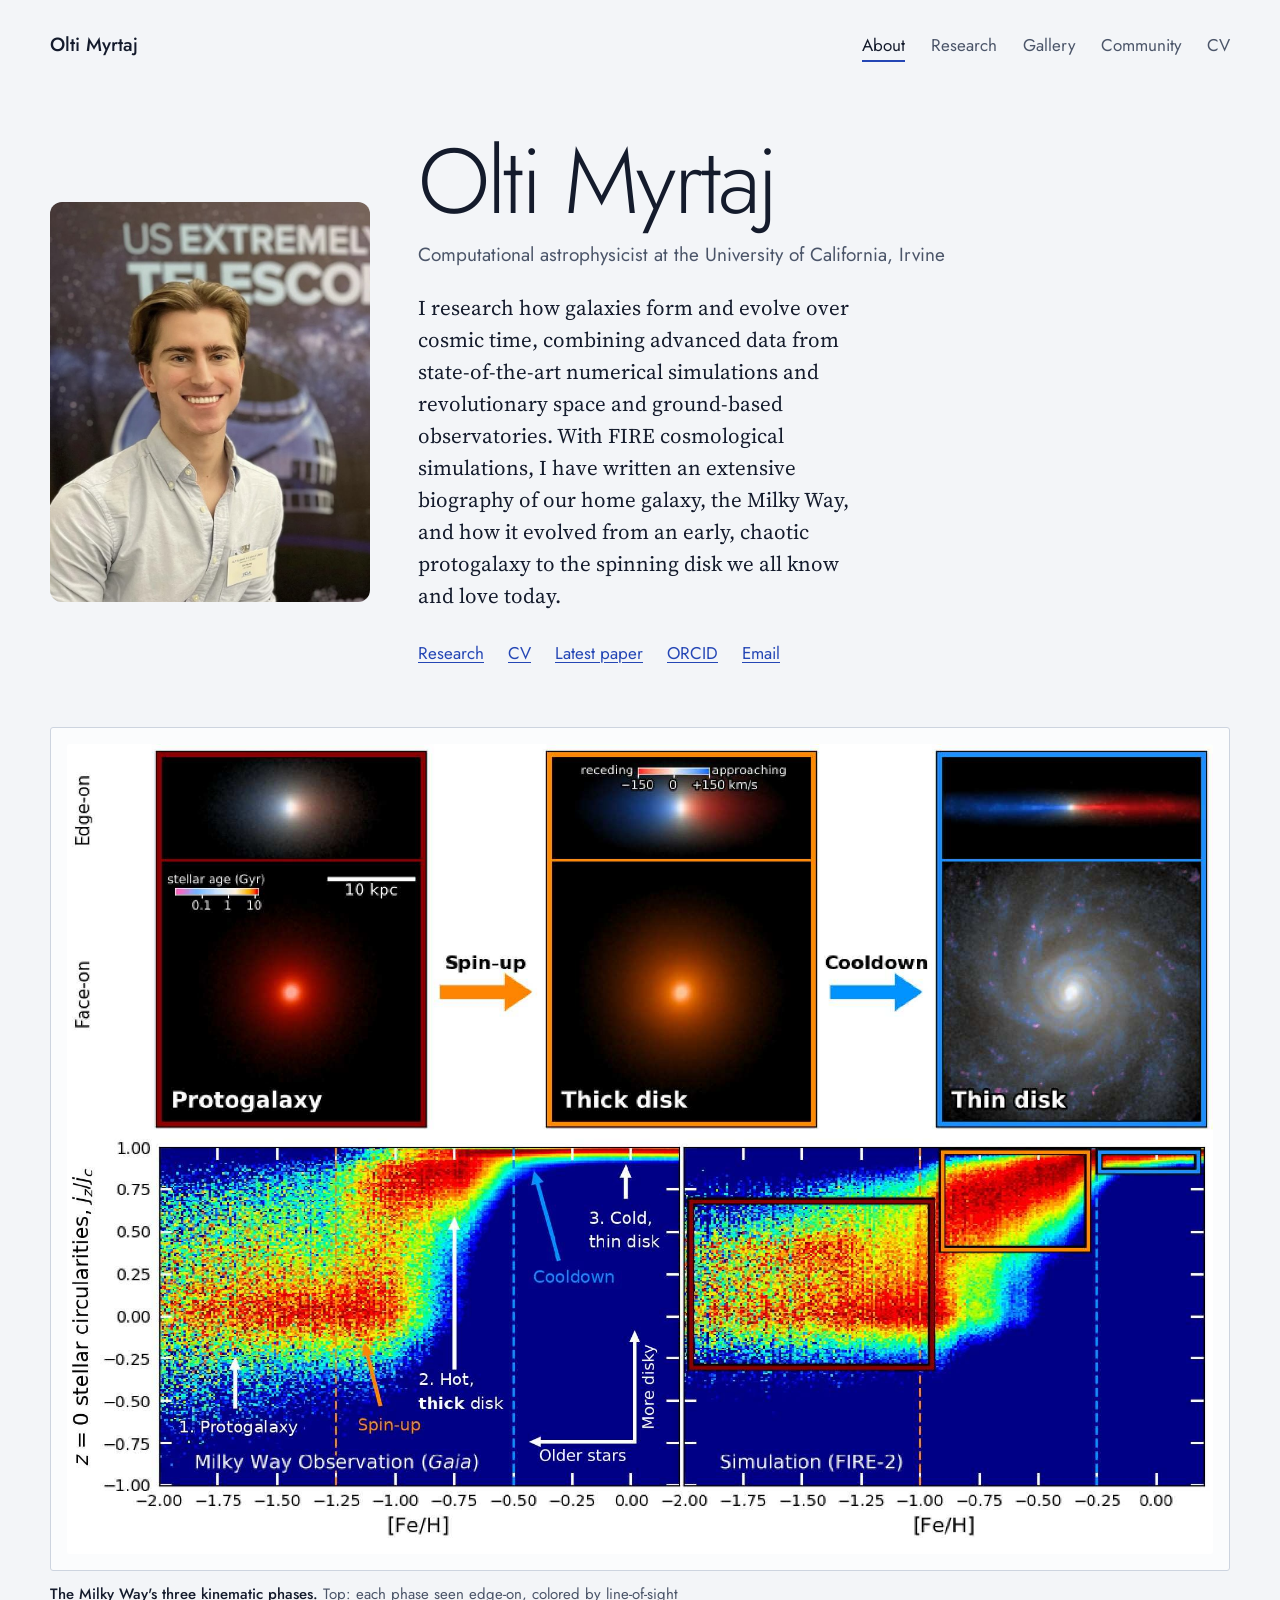
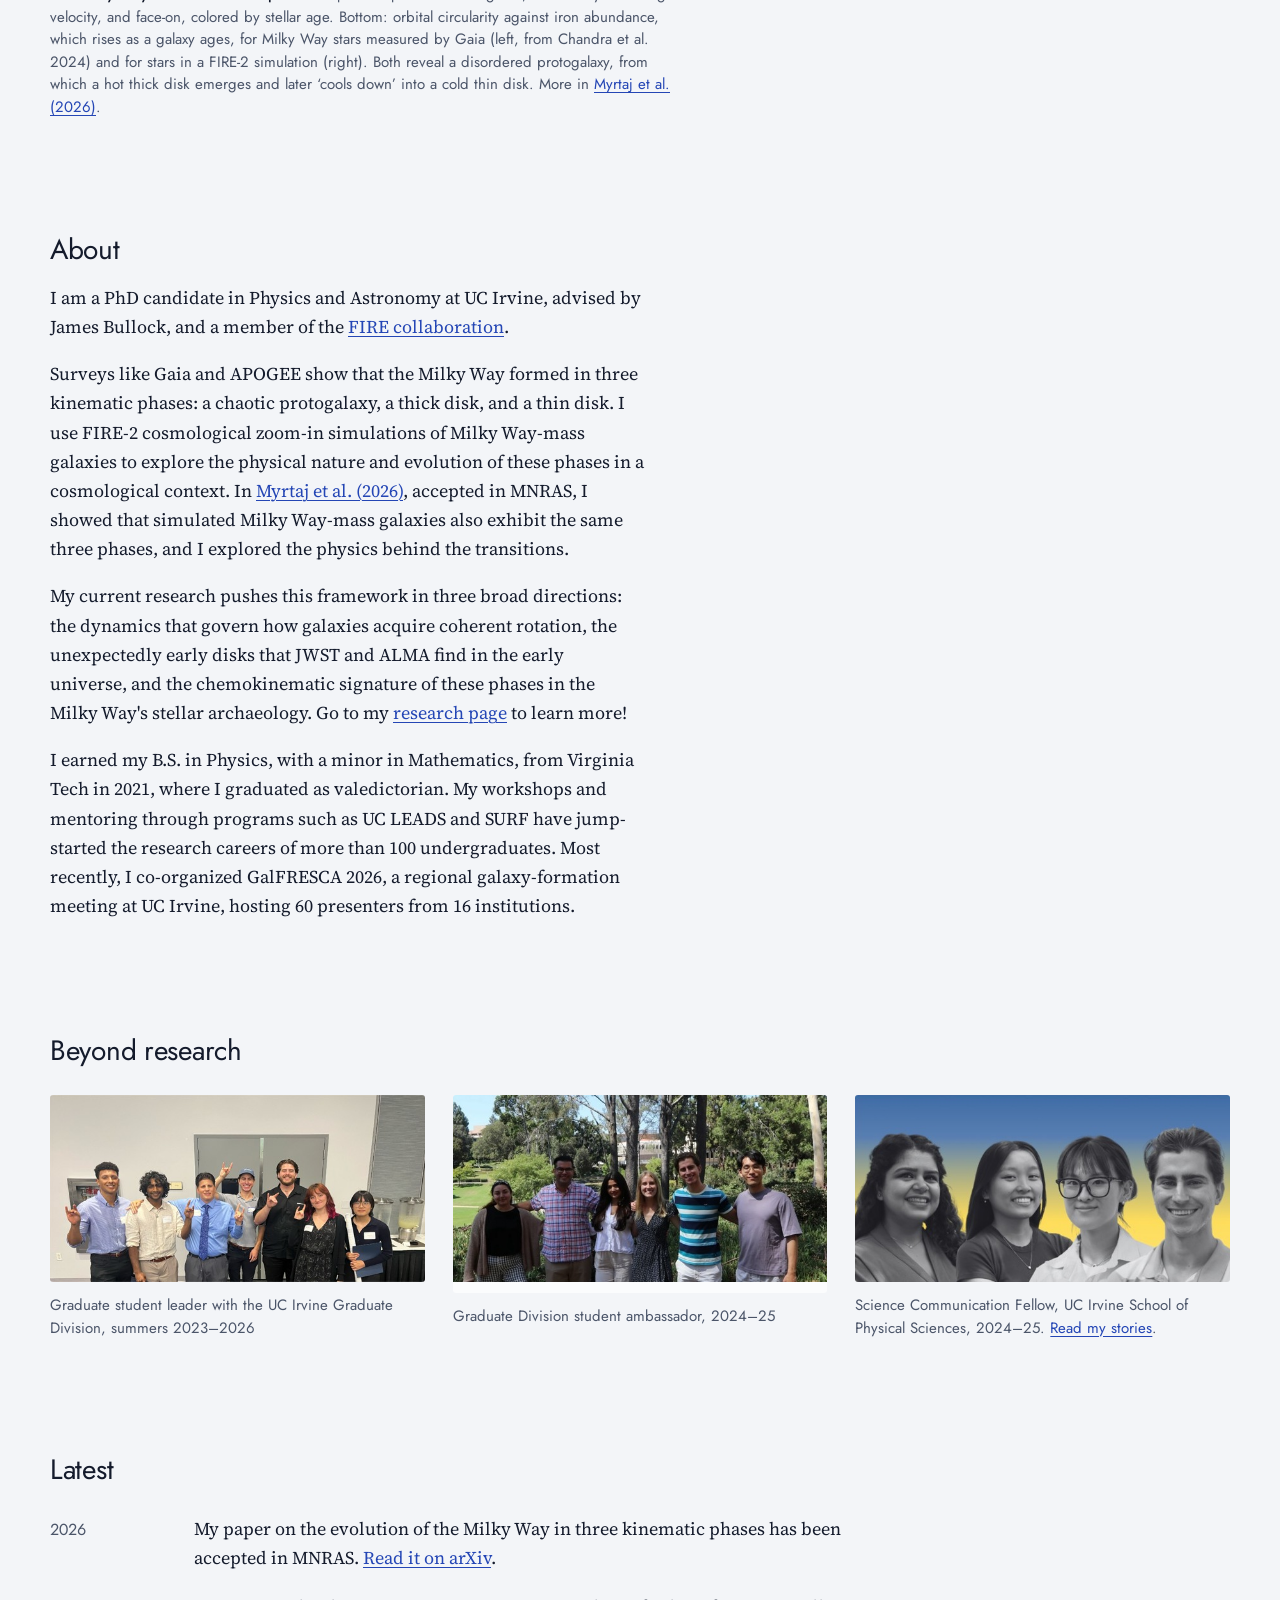
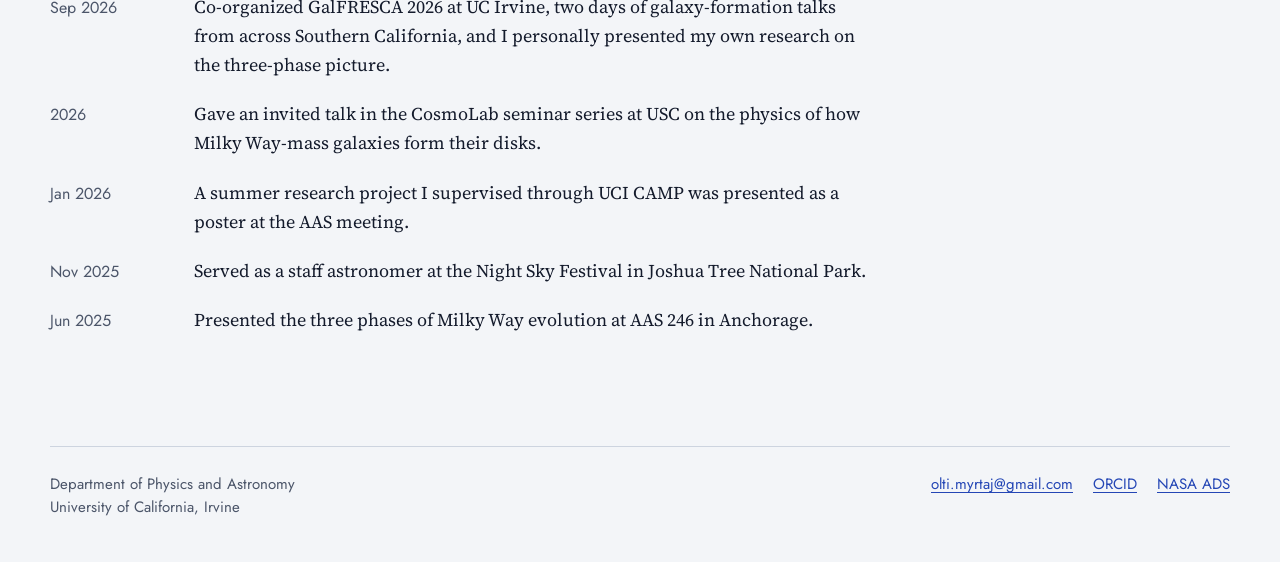
==== index.html @ 68c867c0 "Publish research website Pages: About, Research, Gallery, Community and CV, with figures, movies, th" ====
<!doctype html>
<html lang="en">
<head>
<meta charset="utf-8">
<meta name="viewport" content="width=device-width, initial-scale=1, viewport-fit=cover">
<title>Olti Myrtaj</title>
<meta name="description" content="Olti Myrtaj is a computational astrophysicist at UC Irvine who studies how galaxies like the Milky Way build their disks.">
<link rel="canonical" href="https://oltimyrtaj.github.io/">
<meta property="og:type" content="website">
<meta property="og:site_name" content="Olti Myrtaj">
<meta property="og:title" content="Olti Myrtaj">
<meta property="og:description" content="Olti Myrtaj is a computational astrophysicist at UC Irvine who studies how galaxies like the Milky Way build their disks.">
<meta property="og:url" content="https://oltimyrtaj.github.io/">
<meta property="og:image" content="https://oltimyrtaj.github.io/images/three-phases.jpg">
<meta name="twitter:card" content="summary_large_image">
<script type="application/ld+json">
{
  "@context": "https://schema.org",
  "@type": "Person",
  "name": "Olti Myrtaj",
  "url": "https://oltimyrtaj.github.io/",
  "image": "https://oltimyrtaj.github.io/images/headshot.jpg",
  "jobTitle": "PhD Candidate in Physics and Astronomy",
  "affiliation": {
    "@type": "CollegeOrUniversity",
    "name": "University of California, Irvine"
  },
  "alumniOf": {
    "@type": "CollegeOrUniversity",
    "name": "Virginia Tech"
  },
  "knowsAbout": [
    "Galaxy formation",
    "Milky Way",
    "Cosmological simulations",
    "Galactic dynamics"
  ],
  "sameAs": [
    "https://orcid.org/0009-0002-3536-1220",
    "https://github.com/oltimyrtaj"
  ]
}
</script>
<link rel="icon" href="favicon.svg" type="image/svg+xml">
<link rel="preconnect" href="https://fonts.googleapis.com">
<link rel="preconnect" href="https://fonts.gstatic.com" crossorigin>
<link rel="stylesheet" href="https://fonts.googleapis.com/css2?family=Jost:wght@300..600&amp;family=Source+Serif+4:ital,opsz,wght@0,8..60,300..700;1,8..60,300..700&amp;display=swap">
<link rel="stylesheet" href="css/style.css">
<script src="js/site.js"></script>
</head>
<body>

<header class="site-header">
  <a class="wordmark" href="index.html">Olti Myrtaj</a>
  <nav class="site-nav" aria-label="Main">
    <ul>
      <li><a href="index.html" aria-current="page">About</a></li>
      <li><a href="research.html">Research</a></li>
      <li><a href="gallery.html">Gallery</a></li>
      <li><a href="community.html">Community</a></li>
      <li><a href="cv.html">CV</a></li>
    </ul>
  </nav>
</header>

<main class="site-main">

  <section class="hero" aria-labelledby="name">
    <div class="hero-intro">
      <figure class="slot headshot">
        <div class="frame">
          <img src="images/headshot.jpg" alt="Olti Myrtaj" width="820" height="1025">
        </div>
      </figure>
      <div class="hero-text">
        <h1 id="name">Olti Myrtaj</h1>
        <p class="role">Computational astrophysicist at the University of California, Irvine</p>
        <p class="lede">I research how galaxies form and evolve over cosmic time, combining advanced data from state-of-the-art numerical simulations and revolutionary space and ground-based observatories. With FIRE cosmological simulations, I have written an extensive biography of our home galaxy, the Milky Way, and how it evolved from an early, chaotic protogalaxy to the spinning disk we all know and love today.</p>
        <ul class="quick-links">
          <li><a href="research.html">Research</a></li>
          <li><a href="cv.html">CV</a></li>
          <li><a href="https://arxiv.org/abs/2605.22806">Latest paper</a></li>
          <li><a href="https://orcid.org/0009-0002-3536-1220">ORCID</a></li>
          <li><a data-email-user="olti.myrtaj" data-email-domain="gmail.com" data-keep-text="1">Email</a></li>
        </ul>
      </div>
    </div>

    <figure class="slot hero-figure" data-slot="The three-phase figure: galaxy images on top, Gaia and FIRE-2 circularity maps below">
      <div class="frame" style="--ar: 1950 / 1379">
        <button class="zoom" type="button" aria-label="Enlarge: the Milky Way's three kinematic phases"><img src="images/three-phases.jpg" alt="A two-row figure. The top row shows a galaxy in three phases joined by arrows labeled Spin-up and Cooldown: a round protogalaxy with little rotation, a puffy rotating thick disk, and a thin, fast-rotating spiral disk, each seen edge-on and face-on. The bottom row shows two density maps of orbital circularity against iron abundance, one for Milky Way stars from Gaia and one for a FIRE-2 simulation. Both maps show a disordered metal-poor population, a hot thick disk at intermediate metallicity and a cold thin disk at high metallicity." width="1950" height="1379"></button>
      </div>
      <figcaption><strong>The Milky Way's three kinematic phases.</strong> Top: each phase seen edge-on, colored by line-of-sight velocity, and face-on, colored by stellar age. Bottom: orbital circularity against iron abundance, which rises as a galaxy ages, for Milky Way stars measured by Gaia (left, from Chandra et al. 2024) and for stars in a FIRE-2 simulation (right). Both reveal a disordered protogalaxy, from which a hot thick disk emerges and later &lsquo;cools down&rsquo; into a cold thin disk. More in <a href="https://arxiv.org/abs/2605.22806">Myrtaj et al. (2026)</a>.</figcaption>
    </figure>
  </section>

  <section class="prose" aria-labelledby="about-heading">
    <h2 id="about-heading">About</h2>
    <p>I am a PhD candidate in Physics and Astronomy at UC Irvine, advised by James Bullock, and a member of the <a href="https://fire.northwestern.edu/">FIRE collaboration</a>.</p>
    <p>Surveys like Gaia and APOGEE show that the Milky Way formed in three kinematic phases: a chaotic protogalaxy, a thick disk, and a thin disk. I use FIRE-2 cosmological zoom-in simulations of Milky Way-mass galaxies to explore the physical nature and evolution of these phases in a cosmological context. In <a href="https://arxiv.org/abs/2605.22806">Myrtaj et al. (2026)</a>, accepted in MNRAS, I showed that simulated Milky Way-mass galaxies also exhibit the same three phases, and I explored the physics behind the transitions.</p>
    <p>My current research pushes this framework in three broad directions: the dynamics that govern how galaxies acquire coherent rotation, the unexpectedly early disks that JWST and ALMA find in the early universe, and the chemokinematic signature of these phases in the Milky Way's stellar archaeology. Go to my <a href="research.html">research page</a> to learn more!</p>
    <p>I earned my B.S. in Physics, with a minor in Mathematics, from Virginia Tech in 2021, where I graduated as valedictorian. My workshops and mentoring through programs such as UC LEADS and SURF have jump-started the research careers of more than 100 undergraduates. Most recently, I co-organized GalFRESCA 2026, a regional galaxy-formation meeting at UC Irvine, hosting 60 presenters from 16 institutions.</p>
  </section>

  <section class="section" aria-labelledby="beyond-heading">
    <h2 id="beyond-heading">Beyond research</h2>
    <div class="photo-row">
      <figure class="slot">
        <div class="frame" style="--ar: 2 / 1">
          <button class="zoom" type="button" aria-label="Enlarge: graduate student leaders"><img src="images/outreach/graduate-student-leaders.jpg" alt="Olti Myrtaj with fellow graduate student leaders at a UC Irvine Graduate Division event" width="592" height="294" loading="lazy"></button>
        </div>
        <figcaption>Graduate student leader with the UC Irvine Graduate Division, summers 2023–2026</figcaption>
      </figure>
      <figure class="slot">
        <div class="frame" style="--ar: 2 / 1">
          <button class="zoom" type="button" aria-label="Enlarge: Graduate Division ambassadors"><img src="images/outreach/graduate-division-ambassadors.jpg" alt="Olti Myrtaj with fellow UC Irvine Graduate Division student ambassadors on campus" width="590" height="293" loading="lazy"></button>
        </div>
        <figcaption>Graduate Division student ambassador, 2024–25</figcaption>
      </figure>
      <figure class="slot">
        <div class="frame" style="--ar: 2 / 1">
          <button class="zoom" type="button" aria-label="Enlarge: Science Communication Fellows"><img src="images/outreach/science-communication-fellows.jpg" alt="Portraits of the four UC Irvine School of Physical Sciences Science Communication Fellows" width="590" height="293" loading="lazy"></button>
        </div>
        <figcaption>Science Communication Fellow, UC Irvine School of Physical Sciences, 2024–25. <a href="community.html#writing-heading">Read my stories</a>.</figcaption>
      </figure>
    </div>
  </section>

  <section class="section" aria-labelledby="news-heading">
    <h2 id="news-heading">Latest</h2>
    <ol class="dated">
      <li>
        <span class="when">2026</span>
        <div class="what"><p>My paper on the evolution of the Milky Way in three kinematic phases has been accepted in MNRAS. <a href="https://arxiv.org/abs/2605.22806">Read it on arXiv</a>.</p></div>
      </li>
      <li>
        <span class="when">Sep 2026</span>
        <div class="what"><p>Co-organized GalFRESCA 2026 at UC Irvine, two days of galaxy-formation talks from across Southern California, and I personally presented my own research on the three-phase picture.</p></div>
      </li>
      <li>
        <span class="when">2026</span>
        <div class="what"><p>Gave an invited talk in the CosmoLab seminar series at USC on the physics of how Milky Way-mass galaxies form their disks.</p></div>
      </li>
      <li>
        <span class="when">Jan 2026</span>
        <div class="what"><p>A summer research project I supervised through UCI CAMP was presented as a poster at the AAS meeting.</p></div>
      </li>
      <li>
        <span class="when">Nov 2025</span>
        <div class="what"><p>Served as a staff astronomer at the Night Sky Festival in Joshua Tree National Park.</p></div>
      </li>
      <li>
        <span class="when">Jun 2025</span>
        <div class="what"><p>Presented the three phases of Milky Way evolution at AAS 246 in Anchorage.</p></div>
      </li>
    </ol>
  </section>

</main>

<footer class="site-footer">
  <p>Department of Physics and Astronomy<br>University of California, Irvine</p>
  <ul>
    <li><a data-email-user="olti.myrtaj" data-email-domain="gmail.com">olti.myrtaj [at] gmail.com</a></li>
    <li><a href="https://orcid.org/0009-0002-3536-1220">ORCID</a></li>
    <li><a href="https://ui.adsabs.harvard.edu/search/q=author%3A%22Myrtaj%2C%20O%22">NASA ADS</a></li>
  </ul>
</footer>

</body>
</html>
---- css/style.css ----
/* Layout: one left-aligned column inside a 1180px frame. Running text keeps a
   ~66ch measure. The homepage figure and other plates break wider.
   Light theme is an astronomical plate (dark ink on pale glass). Dark theme is
   the night sky. The three phase colors mean the same thing everywhere:
   protogalaxy (old, red), thick disk (gold), thin disk (young, blue). */

:root {
  --ground: #F3F5F8;
  --ground-2: #E8ECF2;
  --plate: #FBFCFD;
  --ink: #141B2C;
  --ink-2: #4B5569;
  --rule: #CDD4DF;
  --accent: #2446B5;
  --grid: color-mix(in srgb, var(--rule) 55%, transparent);

  --proto: #B53F2B;
  --thick: #996904;
  --thin: #2852C3;

  --lb-bg: #04070E;
  --lb-ink: #E8ECF4;
  --lb-ink-2: #A7B0C4;
  --canvas-ink: #DCE4FF;   /* marks drawn over the galaxy model, which is dark in both themes */

  --display: "Jost", "Futura", "Century Gothic", "Avenir Next", system-ui, sans-serif;
  --text: "Source Serif 4", "Source Serif Pro", Georgia, "Times New Roman", serif;
  --mono: ui-monospace, "SFMono-Regular", Menlo, Consolas, monospace;

  --step-0: 1.125rem;
  --step-1: 1.3125rem;
  --step-2: 1.75rem;
  --step-3: clamp(2.375rem, 1.7rem + 2.9vw, 3.625rem);
  --step-4: clamp(3.125rem, 2.1rem + 5vw, 5.75rem);
  --frame: 1180px;
  --measure: 66ch;

  color-scheme: light;
}

@media (prefers-color-scheme: dark) {
  :root:not([data-theme="light"]) {
    --ground: #0A1020;
    --ground-2: #121B30;
    --plate: #060A16;
    --ink: #E3E7F0;
    --ink-2: #A3ADC3;
    --rule: #27324E;
    --accent: #9DBBFF;
    --proto: #FF8062;
    --thick: #FFC95F;
    --thin: #AFCBFF;
    color-scheme: dark;
  }
}

:root[data-theme="dark"] {
  --ground: #0A1020;
  --ground-2: #121B30;
  --plate: #060A16;
  --ink: #E3E7F0;
  --ink-2: #A3ADC3;
  --rule: #27324E;
  --accent: #9DBBFF;
  --proto: #FF8062;
  --thick: #FFC95F;
  --thin: #AFCBFF;
  color-scheme: dark;
}

/* ---------- Base ---------- */

*, *::before, *::after { box-sizing: border-box; }
[hidden] { display: none !important; }

:root {
  padding-top: env(safe-area-inset-top, 0px);
  padding-bottom: env(safe-area-inset-bottom, 0px);
  -webkit-text-size-adjust: 100%;
}

body {
  margin: 0;
  background: var(--ground);
  color: var(--ink);
  font-family: var(--text);
  font-size: var(--step-0);
  line-height: 1.62;
  font-optical-sizing: auto;
  padding-left: max(16px, env(safe-area-inset-left, 0px));
  padding-right: max(16px, env(safe-area-inset-right, 0px));
}

img, video { display: block; max-width: 100%; height: auto; }

a {
  color: var(--accent);
  text-decoration-thickness: 1px;
  text-underline-offset: 0.18em;
}
a:hover { text-decoration-thickness: 2px; }

:focus-visible {
  outline: 2px solid var(--accent);
  outline-offset: 3px;
  border-radius: 2px;
}

h1, h2, h3 {
  margin: 0;
  font-family: var(--display);
  font-weight: 400;
  line-height: 1.12;
  text-wrap: balance;
}
h2 { font-size: var(--step-2); letter-spacing: -0.01em; }
h3 { font-size: 1.25rem; font-weight: 500; }
p { margin: 0; }
code { font-family: var(--mono); font-size: 0.85em; }
strong { font-weight: 600; }

.visually-hidden {
  position: absolute !important;
  width: 1px; height: 1px;
  overflow: hidden;
  clip: rect(0 0 0 0);
  white-space: nowrap;
}

/* ---------- Frame, header, footer ---------- */

.site-header,
.site-main,
.site-footer {
  max-width: var(--frame);
  margin-inline: auto;
}

.site-header {
  display: flex;
  flex-wrap: wrap;
  align-items: baseline;
  justify-content: space-between;
  gap: 6px 32px;
  padding-block: 26px 0;
}

.wordmark {
  font-family: var(--display);
  font-size: 1.1875rem;
  font-weight: 500;
  color: var(--ink);
  text-decoration: none;
}

.site-nav ul {
  display: flex;
  flex-wrap: wrap;
  gap: 2px 26px;
  margin: 0;
  padding: 0;
  list-style: none;
}
.site-nav a {
  display: inline-block;
  padding-block: 6px;
  font-family: var(--display);
  font-size: 1.0625rem;
  color: var(--ink-2);
  text-decoration: none;
}
@media (max-width: 440px) {
  .site-nav ul { gap: 2px 16px; }
  .site-nav a { font-size: 1rem; }
}
.site-nav a:hover { color: var(--ink); }
.site-nav a[aria-current="page"] {
  color: var(--ink);
  text-decoration: underline;
  text-decoration-thickness: 2px;
  text-underline-offset: 9px;
  text-decoration-color: var(--accent);
}

.site-main {
  display: grid;
  gap: clamp(72px, 9vw, 120px);
  padding-block: clamp(36px, 6vw, 72px) clamp(72px, 9vw, 112px);
}

.site-footer {
  display: flex;
  flex-wrap: wrap;
  justify-content: space-between;
  gap: 8px 32px;
  padding-block: 26px 44px;
  border-top: 1px solid var(--rule);
  font-family: var(--display);
  font-size: 0.9375rem;
  line-height: 1.5;
  color: var(--ink-2);
}
.site-footer ul {
  display: flex;
  flex-wrap: wrap;
  gap: 4px 20px;
  margin: 0;
  padding: 0;
  list-style: none;
}

/* ---------- Shared text blocks ---------- */

.prose {
  display: grid;
  gap: 18px;
  max-width: var(--measure);
  min-width: 0;
}

.page-head {
  display: grid;
  gap: 22px;
  max-width: 54rem;
}
.page-head h1 {
  font-size: var(--step-3);
  font-weight: 300;
  letter-spacing: -0.02em;
  line-height: 1.04;
}

.lede {
  font-size: var(--step-1);
  line-height: 1.52;
  max-width: 40ch;
}
.page-head .lede { max-width: 58ch; }

.section {
  display: grid;
  gap: 28px;
  min-width: 0;
}
.section-intro {
  max-width: var(--measure);
  color: var(--ink-2);
}

/* Dated lists: news, CV entries */
.dated {
  display: grid;
  gap: 20px;
  max-width: 820px;
  margin: 0;
  padding: 0;
  list-style: none;
}
.dated > li {
  display: grid;
  grid-template-columns: 7.25rem minmax(0, 1fr);
  gap: 2px 28px;
  align-items: baseline;
}
.when {
  font-family: var(--display);
  font-size: 1rem;
  color: var(--ink-2);
  font-variant-numeric: tabular-nums;
  white-space: nowrap;
}
.what { display: grid; gap: 4px; min-width: 0; }
.what .detail { font-size: 1rem; color: var(--ink-2); }

@media (max-width: 560px) {
  .dated > li { grid-template-columns: minmax(0, 1fr); }
}

/* ---------- Homepage hero ---------- */

.hero {
  display: grid;
  gap: clamp(36px, 5vw, 60px);
  min-width: 0;
}
.hero-intro {
  display: grid;
  gap: 24px 48px;
  align-items: center;
}
.hero .headshot { width: min(240px, 62vw); }
@media (min-width: 720px) {
  .hero-intro { grid-template-columns: auto minmax(0, 1fr); }
  .hero .headshot { width: clamp(200px, 26vw, 320px); }
}

.hero-text { display: grid; gap: 0; min-width: 0; }
.hero h1 {
  font-size: var(--step-4);
  font-weight: 300;
  letter-spacing: -0.03em;
  line-height: 0.96;
}
.role {
  margin-top: 16px;
  font-family: var(--display);
  font-size: 1.1875rem;
  line-height: 1.4;
  color: var(--ink-2);
}
.hero .lede { margin-top: 24px; max-width: 46ch; }

/* The figure is a white plot, so it sits on a white plate in both themes */
.hero-figure .frame {
  padding: clamp(6px, 1.4vw, 16px);
  background: #fff;
  border: 1px solid var(--rule);
  border-radius: 6px;
}
.hero-figure .zoom img { border-radius: 2px; }
.hero-figure figcaption { max-width: 80ch; }

/* ---------- Galaxy model (Research page) ---------- */

.quick-links {
  display: flex;
  flex-wrap: wrap;
  gap: 10px 24px;
  margin: 28px 0 0;
  padding: 0;
  list-style: none;
  font-family: var(--display);
  font-size: 1.0625rem;
}

.instrument {
  display: grid;
  gap: 14px;
  min-width: 0;
  max-width: 980px;
  margin: 0;
  padding: 12px 12px 16px;
  background: var(--plate);
  border: 1px solid var(--rule);
  border-radius: 6px;
}
.viewport {
  position: relative;
  aspect-ratio: 16 / 10;
  max-width: 100%;
  overflow: hidden;
  border-radius: 3px;
}
.viewport canvas {
  position: absolute;
  inset: 0;
  width: 100%;
  height: 100%;
}

.model-flag {
  position: absolute;
  top: 10px;
  left: 10px;
  margin: 0;
  padding: 3px 9px 4px;
  border-radius: 3px;
  background: rgba(3, 5, 12, 0.62);
  color: var(--canvas-ink);
  font-family: var(--display);
  font-size: 0.8125rem;
  font-weight: 500;
  line-height: 1.3;
  letter-spacing: 0.01em;
  pointer-events: none;
}

.com-marker {
  position: absolute;
  left: 50%;
  top: 50%;
  width: 15px;
  height: 15px;
  margin: -7px 0 0 -7px;
  pointer-events: none;
}
.com-marker::before,
.com-marker::after {
  content: "";
  position: absolute;
  background: var(--canvas-ink);
}
.com-marker::before { left: 7px; top: 0; width: 1px; height: 15px; }
.com-marker::after { top: 7px; left: 0; height: 1px; width: 15px; }

.scalebar {
  position: absolute;
  left: 14px;
  bottom: 12px;
  display: grid;
  justify-items: start;
  gap: 5px;
  pointer-events: none;
  font-family: var(--display);
  font-size: 0.75rem;
  font-weight: 500;
  color: var(--canvas-ink);
  opacity: 0.85;
}
.scalebar-line {
  display: block;
  width: 80px;
  height: 2px;
  background: currentColor;
}

.toggles {
  display: flex;
  flex-wrap: wrap;
  gap: 10px 14px;
  padding-inline: 6px;
}
.segmented {
  display: inline-flex;
  padding: 2px;
  border: 1px solid var(--rule);
  border-radius: 999px;
}
.segmented button {
  padding: 5px 13px;
  font-family: var(--display);
  font-size: 0.875rem;
  font-weight: 500;
  color: var(--ink-2);
  background: transparent;
  border: 0;
  border-radius: 999px;
  cursor: pointer;
}
.segmented button:hover { color: var(--ink); }
.segmented button[aria-pressed="true"] {
  color: var(--plate);
  background: var(--ink);
}
.segmented button:focus-visible { outline: 2px solid var(--accent); outline-offset: 1px; }

.controls {
  display: grid;
  grid-template-columns: auto minmax(0, 1fr);
  align-items: start;
  gap: 18px;
  padding-inline: 6px;
}

@media (max-width: 560px) {
  .controls { grid-template-columns: minmax(0, 1fr); gap: 10px; }
  .play { justify-self: start; }
}

.play {
  display: inline-flex;
  align-items: center;
  gap: 8px;
  padding: 6px 15px 6px 12px;
  font-family: var(--display);
  font-size: 0.9375rem;
  font-weight: 500;
  color: var(--ink);
  background: transparent;
  border: 1px solid var(--rule);
  border-radius: 999px;
  cursor: pointer;
}
.play:hover { border-color: var(--ink-2); }
.play svg { width: 11px; height: 11px; fill: currentColor; }
.play .icon-pause { display: none; }
.play[aria-pressed="true"] .icon-pause { display: block; }
.play[aria-pressed="true"] .icon-play { display: none; }

.timeline { position: relative; padding-bottom: 24px; min-width: 0; }

.timeline input[type="range"] {
  -webkit-appearance: none;
  appearance: none;
  display: block;
  width: 100%;
  height: 30px;
  margin: 0;
  background: transparent;
  cursor: pointer;
}
.timeline input[type="range"]:focus-visible { outline: none; }
.timeline input[type="range"]::-webkit-slider-runnable-track {
  height: 6px;
  border-radius: 3px;
  background: linear-gradient(to right, var(--proto) 0 30%, var(--thick) 30% 58%, var(--thin) 58% 100%);
}
.timeline input[type="range"]::-moz-range-track {
  height: 6px;
  border-radius: 3px;
  background: linear-gradient(to right, var(--proto) 0 30%, var(--thick) 30% 58%, var(--thin) 58% 100%);
}
.timeline input[type="range"]::-webkit-slider-thumb {
  -webkit-appearance: none;
  appearance: none;
  width: 20px;
  height: 20px;
  margin-top: -7px;
  border-radius: 50%;
  background: var(--plate);
  border: 2px solid var(--ink);
}
.timeline input[type="range"]::-moz-range-thumb {
  width: 16px;
  height: 16px;
  border-radius: 50%;
  background: var(--plate);
  border: 2px solid var(--ink);
}
.timeline input[type="range"]:focus-visible::-webkit-slider-thumb {
  box-shadow: 0 0 0 3px var(--plate), 0 0 0 5px var(--accent);
}
.timeline input[type="range"]:focus-visible::-moz-range-thumb {
  box-shadow: 0 0 0 3px var(--plate), 0 0 0 5px var(--accent);
}

.phase-labels {
  position: absolute;
  left: 10px;
  right: 10px;
  bottom: 0;
  height: 20px;
  margin: 0;
  padding: 0;
  list-style: none;
  font-family: var(--display);
  font-size: 0.8125rem;
  color: var(--ink-2);
}
.phase-labels li {
  position: absolute;
  left: var(--at);
  transform: translateX(-50%);
  white-space: nowrap;
}

.status {
  min-height: 3.1em;
  padding-inline: 6px;
  font-size: 1rem;
  line-height: 1.55;
}
.status strong { font-family: var(--display); font-weight: 500; }

.legend {
  display: flex;
  flex-wrap: wrap;
  gap: 6px 18px;
  margin: 0;
  padding: 0 6px;
  list-style: none;
  font-family: var(--display);
  font-size: 0.875rem;
  line-height: 1.4;
  color: var(--ink-2);
}
.legend li { display: inline-flex; align-items: center; gap: 7px; }
.swatch {
  width: 9px;
  height: 9px;
  border-radius: 50%;
  background: var(--c);
  flex: none;
}
.swatch-gas { width: 12px; height: 12px; opacity: 0.6; }
.swatch-com {
  position: relative;
  width: 11px;
  height: 11px;
  border-radius: 0;
  background: none;
}
.swatch-com::before,
.swatch-com::after {
  content: "";
  position: absolute;
  background: var(--ink-2);
}
.swatch-com::before { left: 5px; top: 0; width: 1px; height: 11px; }
.swatch-com::after { top: 5px; left: 0; height: 1px; width: 11px; }

.instrument figcaption {
  padding: 12px 6px 0;
  border-top: 1px solid var(--rule);
  font-family: var(--display);
  font-size: 0.875rem;
  line-height: 1.5;
  color: var(--ink-2);
}

/* ---------- Figures and image slots ---------- */

.slot {
  display: grid;
  gap: 12px;
  min-width: 0;
  margin: 0;
}
.slot .frame {
  position: relative;
  overflow: hidden;
  border-radius: 3px;
  background: var(--plate);
}
.slot.is-missing .frame {
  aspect-ratio: var(--ar, 4 / 3);
  max-width: 100%;
  border: 1px dashed var(--rule);
  background-image:
    linear-gradient(var(--grid) 1px, transparent 1px),
    linear-gradient(90deg, var(--grid) 1px, transparent 1px);
  background-size: 28px 28px;
  background-position: -1px -1px;
}
.slot.is-missing img,
.slot.is-missing video { display: none; }

.slot-note {
  position: absolute;
  inset: 0;
  display: grid;
  place-content: center;
  justify-items: center;
  gap: 6px;
  padding: 16px;
  text-align: center;
  font-family: var(--display);
  font-size: 0.875rem;
  line-height: 1.45;
  color: var(--ink-2);
}
.slot-note .slot-title { color: var(--ink); font-weight: 500; }
.slot-note code {
  padding: 2px 8px;
  border-radius: 3px;
  background: var(--ground);
  color: var(--ink);
  font-size: 0.8125rem;
  overflow-wrap: anywhere;
}
.slot-note .slot-hint { max-width: 34ch; }

.slot figcaption {
  max-width: 70ch;
  font-family: var(--display);
  font-size: 0.9375rem;
  line-height: 1.5;
  color: var(--ink-2);
}
.slot figcaption strong { color: var(--ink); font-weight: 500; }

.zoom {
  display: block;
  width: 100%;
  padding: 0;
  border: 0;
  background: none;
  cursor: zoom-in;
}
.zoom img { width: 100%; }
.zoom:focus-visible { outline-offset: -3px; }
.slot.is-missing .zoom { cursor: default; }

/* Headshot: a portrait rectangle with rounded corners. It falls back to a monogram until images/headshot.jpg exists */
.headshot { --ar: 4 / 5; width: min(220px, 56vw); }
.headshot .frame {
  aspect-ratio: 4 / 5;
  border-radius: 12px;
  background: var(--ground-2);
}
.headshot img { width: 100%; height: 100%; object-fit: cover; }
.headshot.is-missing .frame {
  border: 0;
  background-image: none;
  background: var(--ground-2);
}
.headshot .slot-note { display: none; }
.headshot.is-missing .frame::after {
  content: "OM";
  position: absolute;
  inset: 0;
  display: grid;
  place-items: center;
  font-family: var(--display);
  font-size: 3.4rem;
  font-weight: 300;
  letter-spacing: 0.04em;
  color: var(--ink-2);
}

/* ---------- Research page ---------- */

.phase-grid {
  display: grid;
  gap: 40px 32px;
}
@media (min-width: 860px) {
  .phase-grid { grid-template-columns: repeat(3, minmax(0, 1fr)); }
}
.phase {
  display: grid;
  gap: 14px;
  align-content: start;
  min-width: 0;
  padding-top: 18px;
  border-top: 4px solid var(--c);
}
.phase p { font-size: 1.0625rem; }
.phase-proto { --c: var(--proto); }
.phase-thick { --c: var(--thick); }
.phase-thin { --c: var(--thin); }

.findings {
  display: grid;
  gap: 32px 56px;
  max-width: 980px;
}
@media (min-width: 820px) {
  .findings { grid-template-columns: repeat(2, minmax(0, 1fr)); }
}
.finding { display: grid; align-content: start; gap: 8px; min-width: 0; }
.finding p { font-size: 1.0625rem; }

.wide-figure { max-width: 980px; }

.paper-card {
  display: grid;
  gap: 12px;
  max-width: 820px;
  padding: clamp(20px, 3vw, 32px);
  background: var(--plate);
  border: 1px solid var(--rule);
  border-radius: 6px;
}
.paper-list { display: grid; gap: 16px; }
.paper-card h3 {
  font-size: 1.4375rem;
  font-weight: 400;
  line-height: 1.25;
}
.paper-card .authors { font-size: 1rem; color: var(--ink-2); }
.paper-card .authors strong { color: var(--ink); }
.paper-card .venue { font-size: 1rem; font-style: italic; }
.link-row {
  display: flex;
  flex-wrap: wrap;
  gap: 8px 22px;
  margin: 4px 0 0;
  padding: 0;
  list-style: none;
  font-family: var(--display);
  font-size: 1rem;
}

.columns-3 {
  display: grid;
  gap: 32px 40px;
}
@media (min-width: 900px) {
  .columns-3 { grid-template-columns: repeat(3, minmax(0, 1fr)); }
}
.columns-3 article { display: grid; gap: 10px; align-content: start; min-width: 0; }
.columns-3 p { font-size: 1.0625rem; }

/* In-page contents row under the Research lede */
.page-contents {
  display: flex;
  flex-wrap: wrap;
  gap: 6px 22px;
  padding-top: 16px;
  border-top: 1px solid var(--rule);
  font-family: var(--display);
  font-size: 0.9375rem;
}
.page-contents a { color: var(--ink-2); text-decoration: none; }
.page-contents a:hover { color: var(--ink); text-decoration: underline; }

/* Findings: text and figures side by side on wide screens, stacked on phones */
.block {
  display: grid;
  gap: 28px 48px;
  padding-top: 32px;
  border-top: 1px solid var(--rule);
}
.block-text,
.block-figs,
.block-wide { display: grid; gap: 28px; align-content: start; min-width: 0; }
.block-copy { display: grid; gap: 12px; max-width: var(--measure); }
.block-copy p { font-size: 1.0625rem; }
@media (min-width: 960px) {
  .block { grid-template-columns: minmax(0, 5fr) minmax(0, 7fr); }
  .block.flip { grid-template-columns: minmax(0, 5fr) minmax(0, 7fr); }
  .block.flip > .block-text { order: 2; }
  .block.stack { grid-template-columns: minmax(0, 1fr); }
  .block-wide { grid-column: 1 / -1; }
}

/* Figures in a row, scaled to one height: --cols holds each image's width/height ratio */
.fig-row { display: grid; gap: 28px 20px; max-width: 980px; }
@media (min-width: 720px) {
  .fig-row { grid-template-columns: var(--cols); align-items: start; }
}

/* Figures stacked one above the other */
.fig-stack { display: grid; gap: 32px; }

/* Current research projects */
.project {
  display: grid;
  gap: 16px;
  min-width: 0;
  padding-top: 32px;
  border-top: 1px solid var(--rule);
}
.project h3 { display: flex; flex-wrap: wrap; align-items: baseline; gap: 6px 12px; }
.project > p { max-width: var(--measure); font-size: 1.0625rem; }
.tag {
  padding: 2px 10px;
  border: 1px solid var(--rule);
  border-radius: 999px;
  font-family: var(--display);
  font-size: 0.75rem;
  font-weight: 500;
  letter-spacing: 0.06em;
  text-transform: uppercase;
  color: var(--ink-2);
  white-space: nowrap;
}

.plain-list {
  display: grid;
  gap: 14px;
  max-width: var(--measure);
  margin: 0;
  padding: 0;
  list-style: none;
}
.plain-list li { display: grid; gap: 2px; }
.plain-list .detail { font-size: 1rem; color: var(--ink-2); }

/* ---------- Beyond research and science writing ---------- */

.photo-row {
  display: grid;
  gap: 28px;
}
@media (min-width: 760px) {
  .photo-row { grid-template-columns: repeat(3, minmax(0, 1fr)); }
}
.photo-row .frame img { width: 100%; aspect-ratio: 2 / 1; object-fit: cover; }

/* Gallery: an even grid of portrait-shaped frames. The lightbox shows each photo uncropped. */
.photo-grid {
  display: grid;
  gap: 36px 28px;
}
@media (min-width: 560px) {
  .photo-grid { grid-template-columns: repeat(2, minmax(0, 1fr)); }
}
@media (min-width: 900px) {
  .photo-grid { grid-template-columns: repeat(3, minmax(0, 1fr)); }
}
.photo-grid .slot { --ar: 4 / 5; align-content: start; }
.photo-grid .frame img { width: 100%; aspect-ratio: 4 / 5; object-fit: cover; }
/* A landscape photo runs across the whole grid at its own shape */
.photo-grid .span-all { grid-column: 1 / -1; --ar: auto; }
.photo-grid .span-all .frame img { aspect-ratio: auto; }

.articles {
  display: grid;
  gap: 32px 40px;
  margin: 0;
  padding: 0;
  list-style: none;
}
@media (min-width: 900px) {
  .articles { grid-template-columns: repeat(3, minmax(0, 1fr)); }
}
.articles li {
  display: grid;
  gap: 8px;
  align-content: start;
  min-width: 0;
  padding-top: 16px;
  border-top: 1px solid var(--rule);
}
.article-title {
  font-family: var(--display);
  font-size: 1.1875rem;
  font-weight: 500;
  line-height: 1.3;
  text-wrap: balance;
}
.article-meta {
  font-family: var(--display);
  font-size: 0.9375rem;
  color: var(--ink-2);
}
.articles li > p:last-child { font-size: 1.0625rem; }

/* ---------- Gallery ---------- */

.feature { max-width: 100%; }

.masonry {
  columns: 3 300px;
  column-gap: 28px;
}
.masonry > .slot {
  display: block;
  break-inside: avoid;
  margin-bottom: 36px;
}
.masonry > .slot figcaption { margin-top: 12px; }
.masonry-2 { columns: 2 320px; }

/* Collage: several photos under one caption. Each opens on its own in the lightbox.
   On wide screens the bottom row is 16 : 9 : 9 so a 4:3 photo and two 3:4 photos share one height. */
.collage-grid {
  display: grid;
  grid-template-columns: repeat(2, minmax(0, 1fr));
  gap: 8px;
}
.collage-grid .zoom { height: 100%; }
.collage-grid img { display: block; width: 100%; height: 100%; object-fit: cover; }
.collage-grid .c-wide,
.collage-grid .c-land { grid-column: 1 / -1; }
.collage-grid .c-wide img { aspect-ratio: 2.1 / 1; object-position: 50% 80%; }
.collage-grid .c-land img { aspect-ratio: 4 / 3; }
.collage-grid .c-port img { aspect-ratio: 3 / 4; }
@media (min-width: 720px) {
  .collage-grid { grid-template-columns: 16fr 9fr 9fr; gap: 10px; }
  .collage-grid .c-land { grid-column: auto; }
}

.video-grid {
  display: grid;
  gap: 32px;
  max-width: 900px;
}

/* ---------- CV ---------- */

.cv-head {
  display: flex;
  flex-wrap: wrap;
  align-items: end;
  justify-content: space-between;
  gap: 20px 40px;
  max-width: none;
}
.cv-head .updated {
  margin-top: 12px;
  font-family: var(--display);
  font-size: 1rem;
  color: var(--ink-2);
}
.cv-actions { display: grid; gap: 8px; justify-items: start; }

.button {
  display: inline-flex;
  align-items: center;
  gap: 10px;
  padding: 11px 20px;
  font-family: var(--display);
  font-size: 1rem;
  font-weight: 500;
  color: var(--ground);
  background: var(--ink);
  border-radius: 999px;
  text-decoration: none;
}
.button:hover { background: var(--accent); }
.button svg { width: 15px; height: 15px; fill: none; stroke: currentColor; stroke-width: 2; }
.missing-note {
  max-width: 34ch;
  font-family: var(--display);
  font-size: 0.875rem;
  color: var(--ink-2);
}

.cv-body { display: grid; gap: 64px; }
.cv-section { display: grid; gap: 22px; }
.cv-section h2 {
  padding-bottom: 10px;
  border-bottom: 1px solid var(--rule);
  max-width: 820px;
}
.pubs {
  display: grid;
  gap: 16px;
  max-width: 820px;
  margin: 0;
  padding: 0;
  list-style: none;
}

/* ---------- Lightbox ---------- */

.lightbox {
  width: 100%;
  height: 100%;
  max-width: 100%;
  max-height: 100%;
  margin: 0;
  padding: 0;
  border: 0;
  background: var(--lb-bg);
  color: var(--lb-ink);
}
.lightbox::backdrop { background: var(--lb-bg); }
.lightbox-inner {
  position: absolute;
  inset: 0;
  display: grid;
  grid-template-rows: minmax(0, 1fr) auto;
  gap: 14px;
  padding:
    max(56px, calc(env(safe-area-inset-top, 0px) + 48px))
    max(16px, env(safe-area-inset-right, 0px))
    max(20px, env(safe-area-inset-bottom, 0px))
    max(16px, env(safe-area-inset-left, 0px));
}
.lightbox-inner img {
  width: 100%;
  height: 100%;
  object-fit: contain;
  min-height: 0;
}
.lightbox-caption {
  max-width: 76ch;
  margin-inline: auto;
  font-family: var(--display);
  font-size: 0.9375rem;
  line-height: 1.5;
  color: var(--lb-ink-2);
  text-align: center;
}
.lightbox-caption strong { color: var(--lb-ink); font-weight: 500; }
.lb-btn {
  position: absolute;
  display: grid;
  place-items: center;
  width: 44px;
  height: 44px;
  padding: 0;
  border: 1px solid color-mix(in srgb, var(--lb-ink) 30%, transparent);
  border-radius: 50%;
  background: color-mix(in srgb, var(--lb-bg) 70%, transparent);
  color: var(--lb-ink);
  cursor: pointer;
}
.lb-btn svg { width: 18px; height: 18px; fill: none; stroke: currentColor; stroke-width: 2; }
.lb-close {
  top: max(10px, env(safe-area-inset-top, 0px));
  right: max(12px, env(safe-area-inset-right, 0px));
}
.lb-prev,
.lb-next { top: 50%; transform: translateY(-50%); }
.lb-prev { left: max(12px, env(safe-area-inset-left, 0px)); }
.lb-next { right: max(12px, env(safe-area-inset-right, 0px)); }
.lb-btn:focus-visible { outline: 2px solid var(--lb-ink); outline-offset: 2px; }

@media (prefers-reduced-motion: reduce) {
  *, *::before, *::after { scroll-behavior: auto !important; transition: none !important; }
}
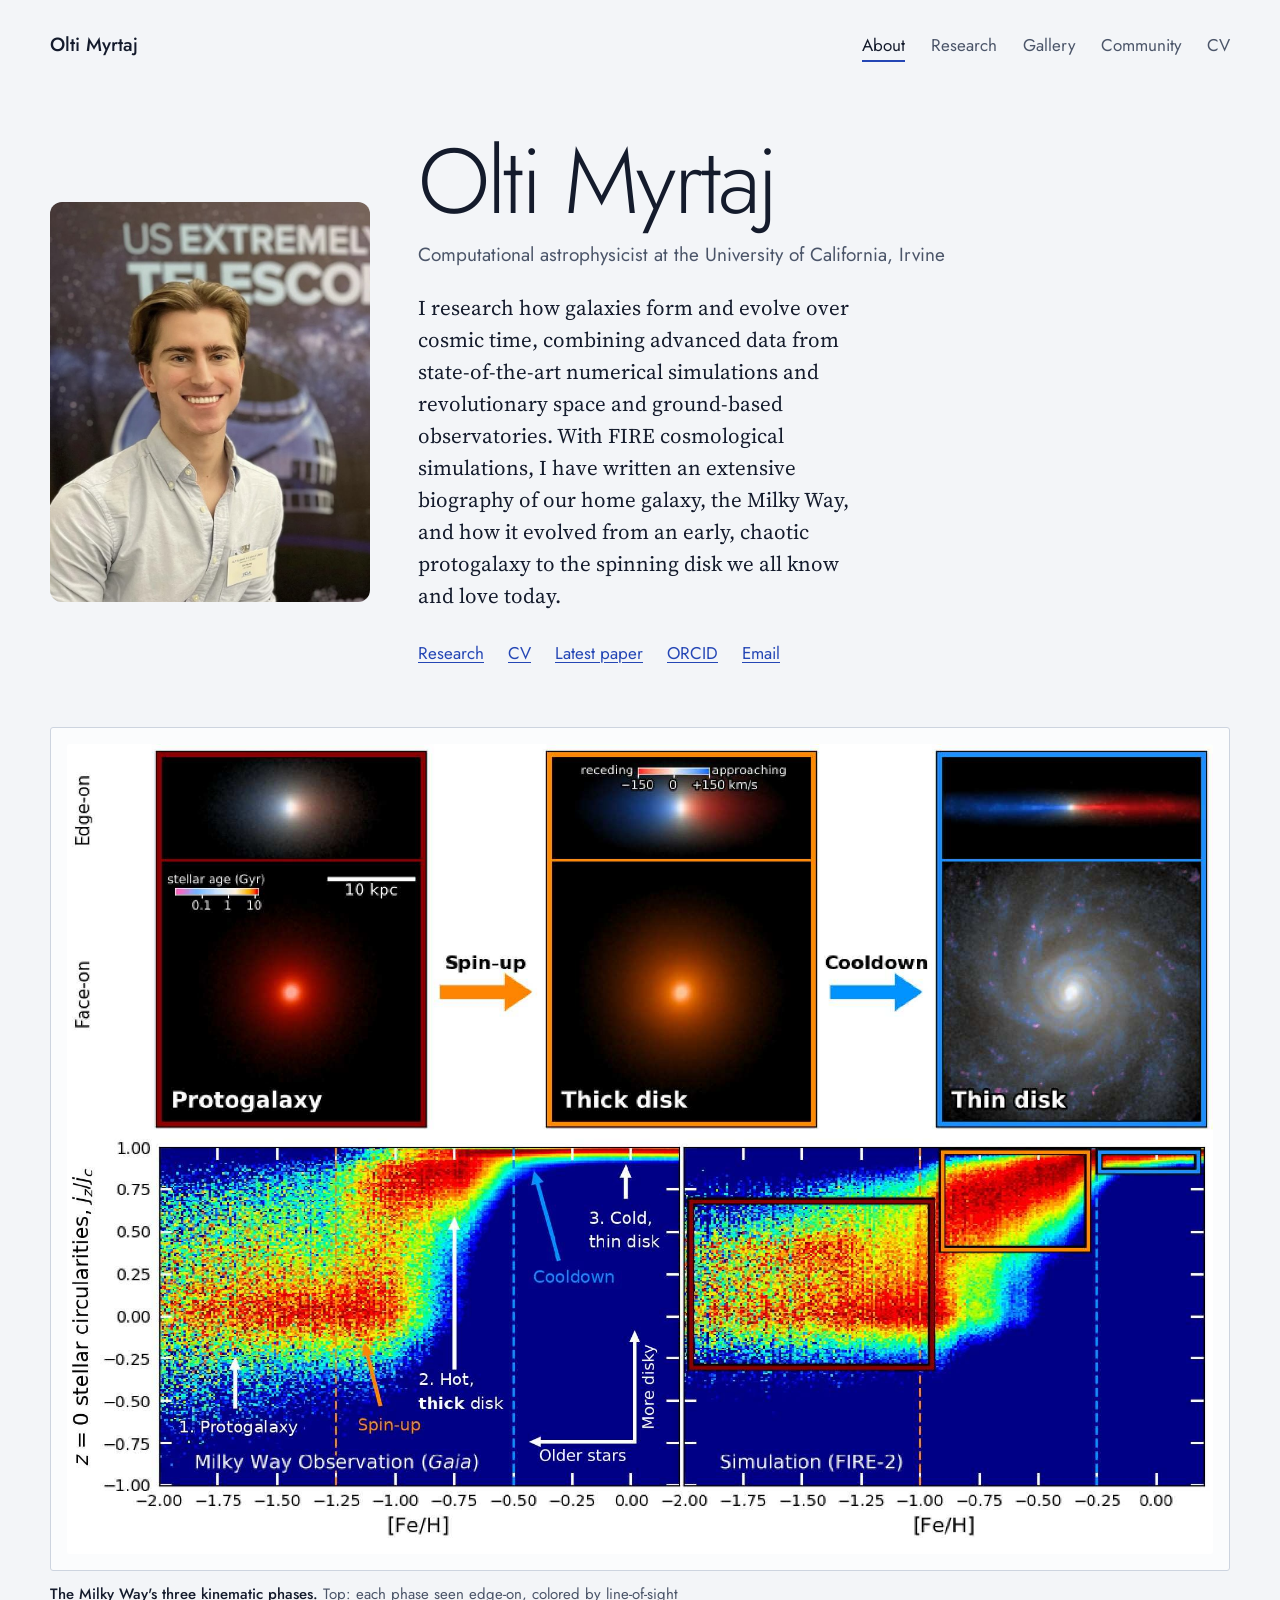
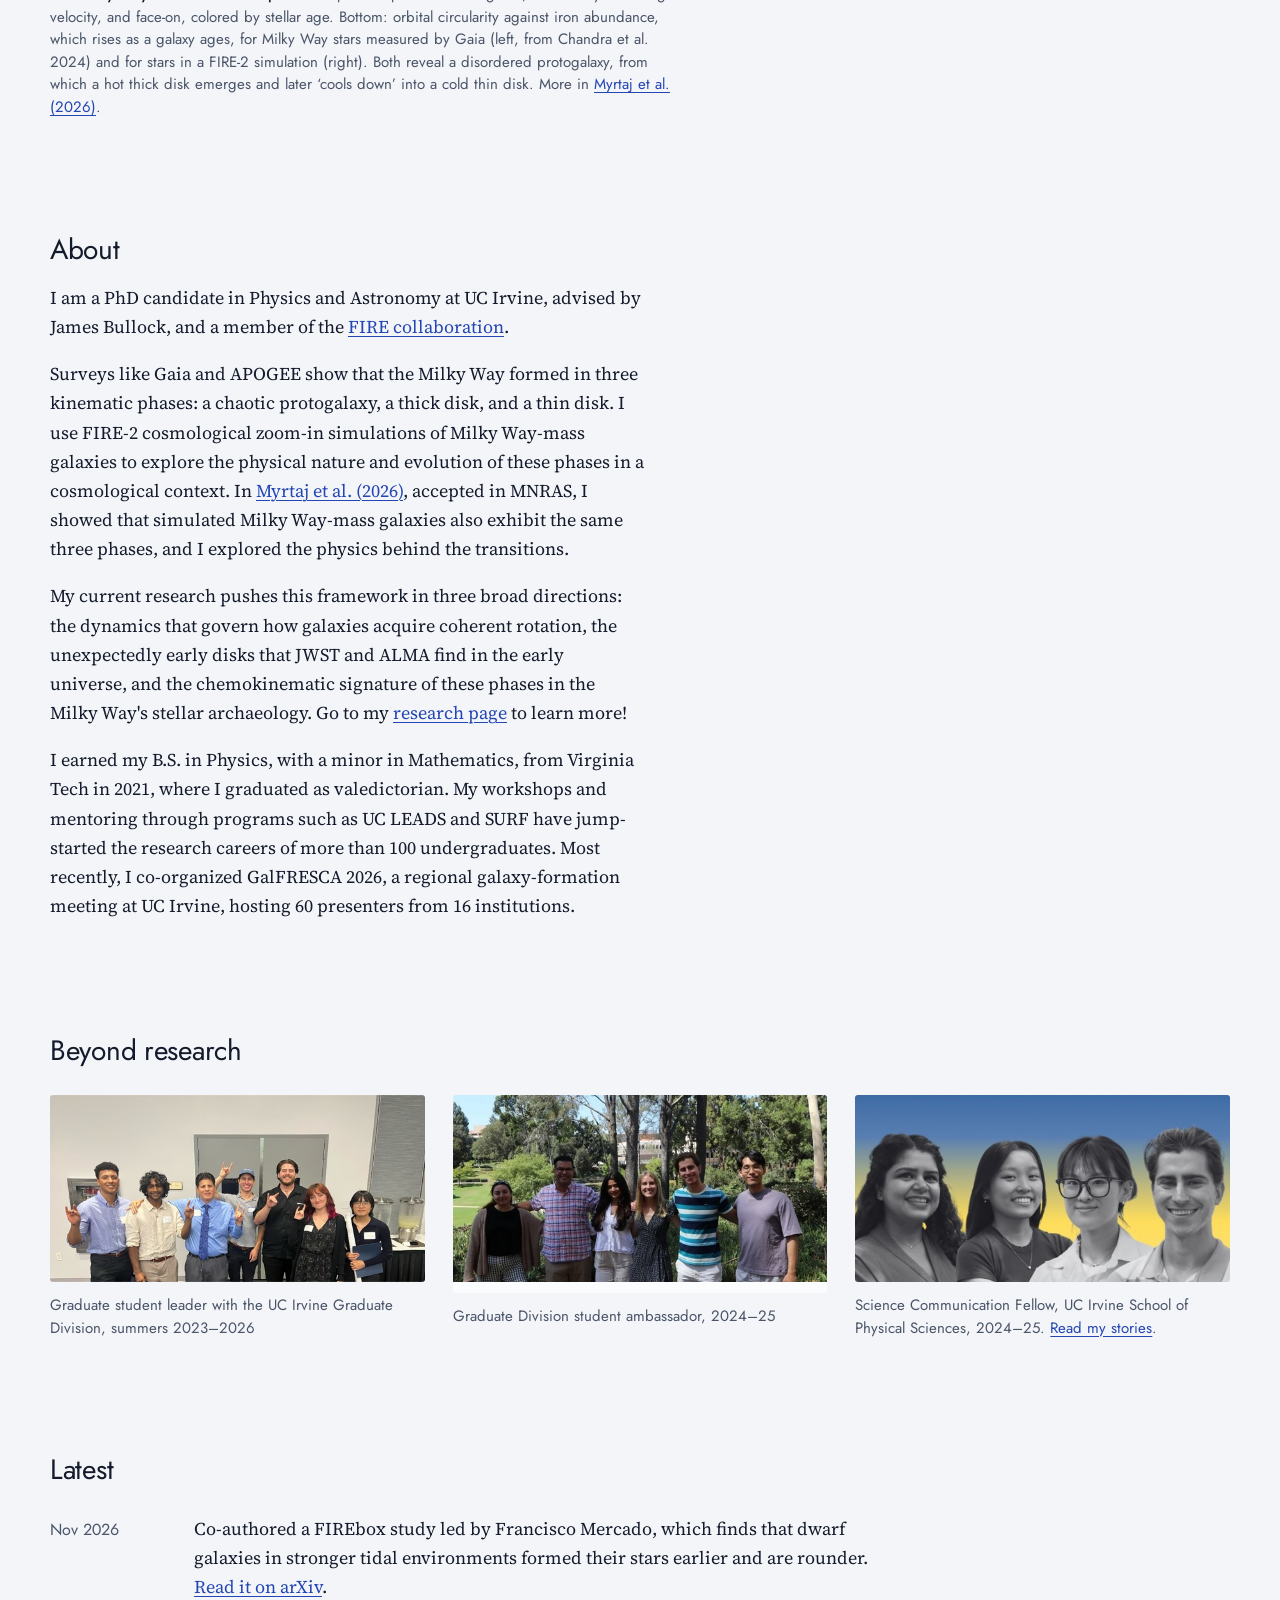
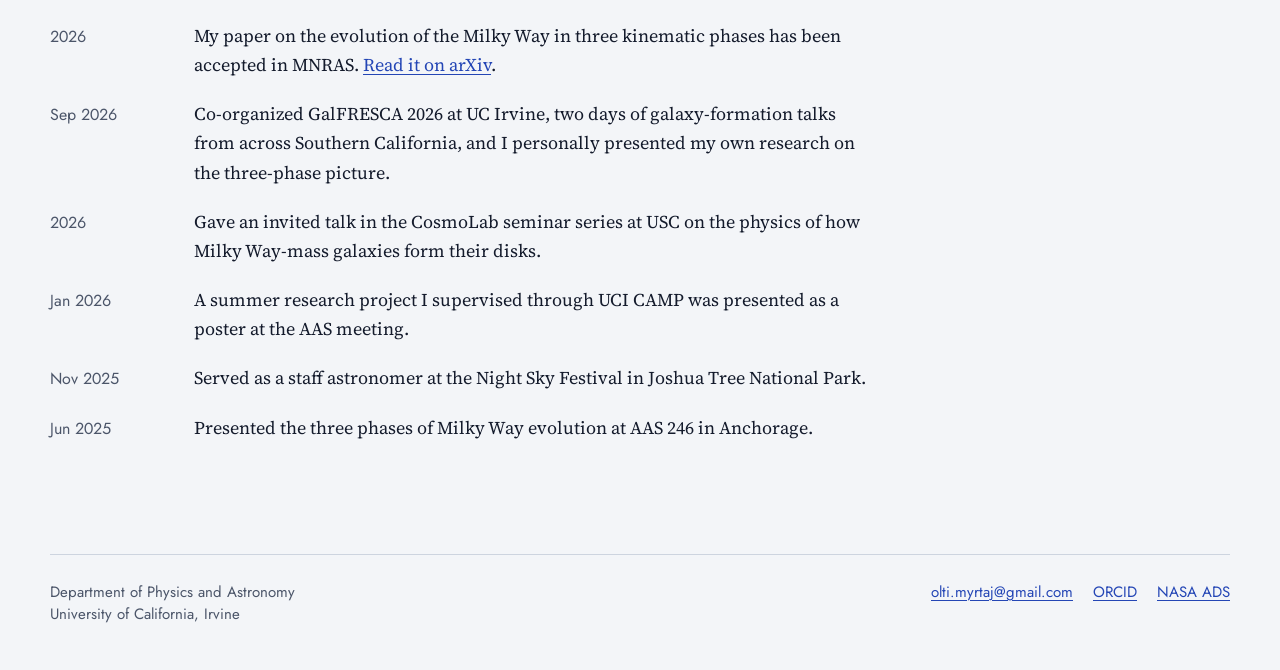
==== commit 02bffab3: "Add Mercado et al. 2026 to Latest and Publications Lists arXiv:2611.17427 on the About page's Latest" ====
--- a/index.html
+++ b/index.html
@@ -130,6 +130,10 @@
     <h2 id="news-heading">Latest</h2>
     <ol class="dated">
       <li>
+        <span class="when">Nov 2026</span>
+        <div class="what"><p>Co-authored a FIREbox study led by Francisco Mercado, which finds that dwarf galaxies in stronger tidal environments formed their stars earlier and are rounder. <a href="https://arxiv.org/abs/2611.17427">Read it on arXiv</a>.</p></div>
+      </li>
+      <li>
         <span class="when">2026</span>
         <div class="what"><p>My paper on the evolution of the Milky Way in three kinematic phases has been accepted in MNRAS. <a href="https://arxiv.org/abs/2605.22806">Read it on arXiv</a>.</p></div>
       </li>
